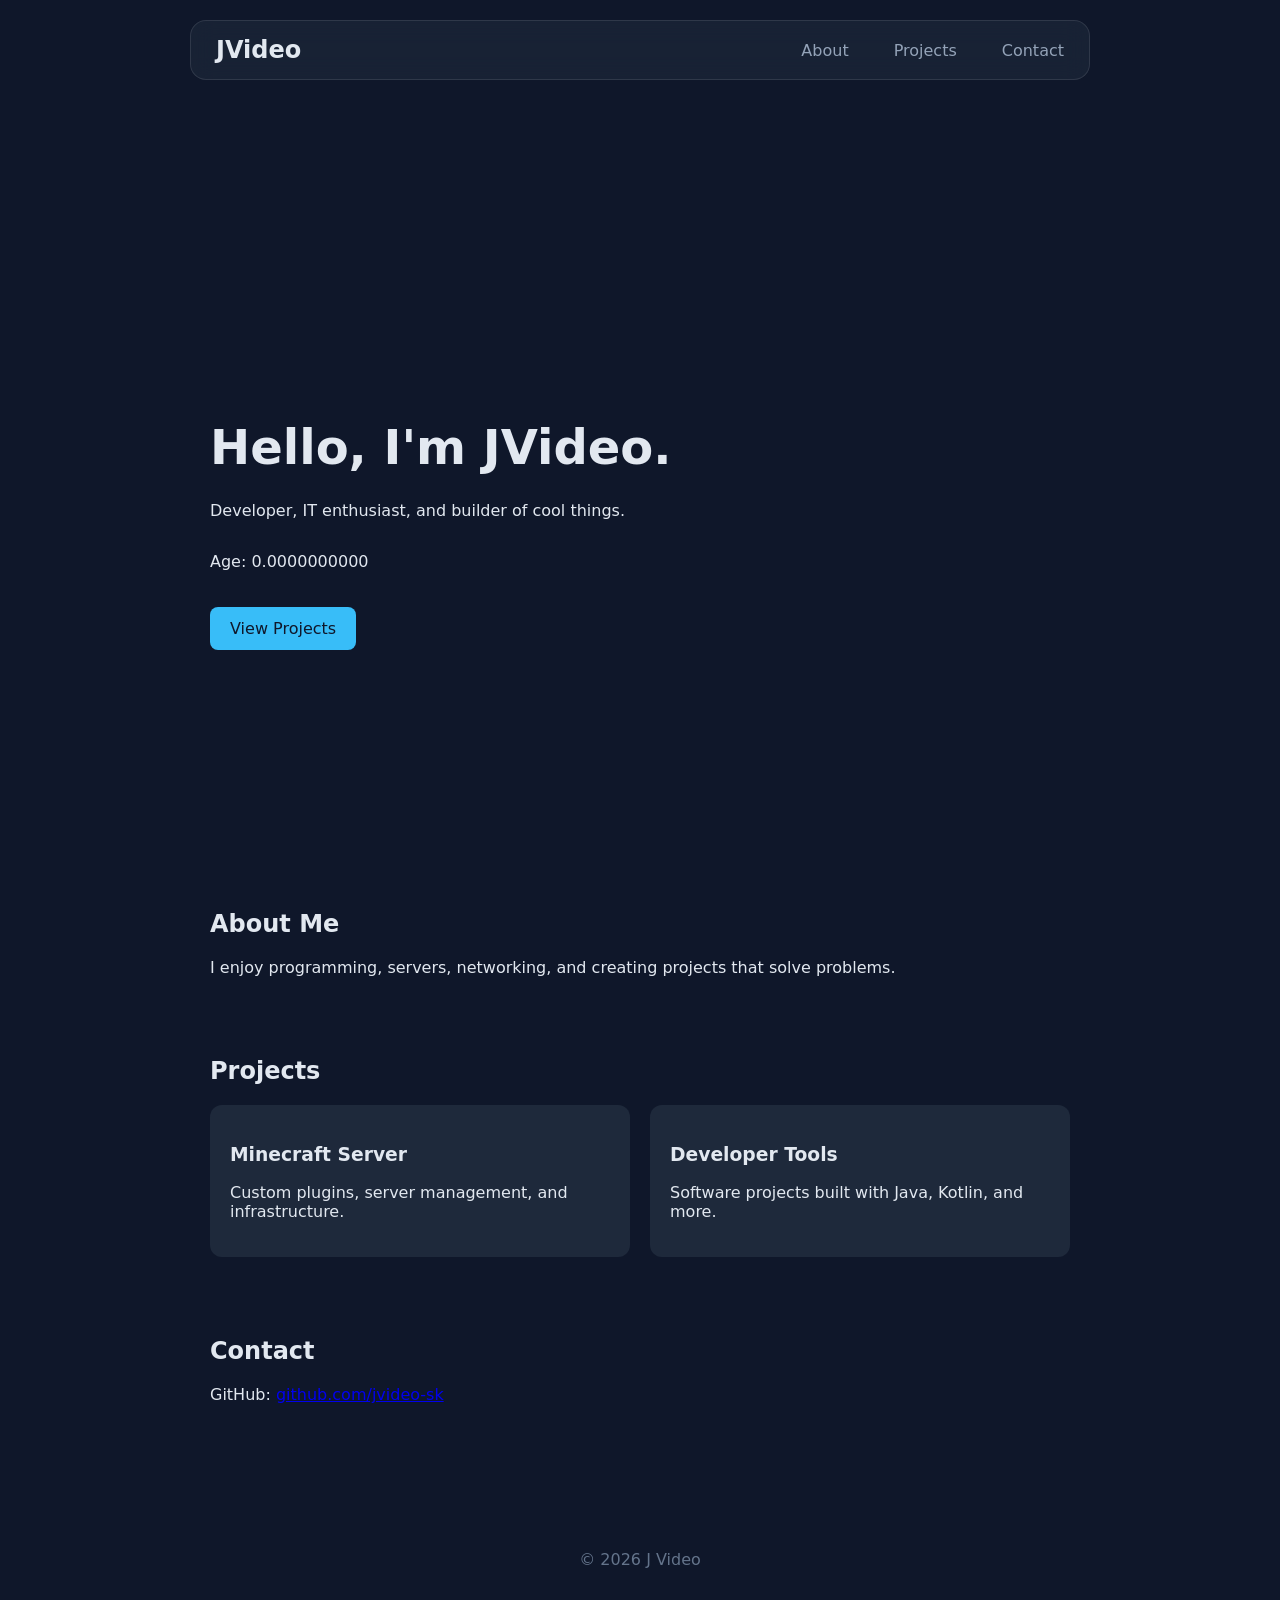
==== index.html @ 12121cab "update site" ====
<!DOCTYPE html>
<html lang="en">
<head>
    <meta charset="UTF-8">
    <meta name="viewport" content="width=device-width, initial-scale=1.0">
    <title>JVideo | Developer</title>
    <meta name="description" content="JVideo - Developer, programmer, and technology enthusiast">

    <link rel="stylesheet" href="style.css">
</head>

<body>
    <header>
            <nav>
                <h1 class="logo">JVideo</h1>

                <button class="menu-toggle" onclick="toggleMenu()" aria-label="Toggle menu">
                    <span></span>
                    <span></span>
                    <span></span>
                </button>

                <div class="nav-links" id="navLinks">
                    <a href="#about">About</a>
                    <a href="#projects">Projects</a>
                    <a href="#contact">Contact</a>
                </div>
            </nav>
    </header>

    <main>
        <section class="hero">
            <h2>Hello, I'm JVideo.</h2>
            <p>
                Developer, IT enthusiast, and builder of cool things.
            </p>
            <p id="age">Age: 0.0000000000</p>

            <a class="button" href="#projects">View Projects</a>
        </section>

        <section id="about">
            <h2>About Me</h2>
            <p>
                I enjoy programming, servers, networking, and creating projects
                that solve problems.
            </p>
        </section>

        <section id="projects">
            <h2>Projects</h2>

            <div class="cards">
                <article>
                    <h3>Minecraft Server</h3>
                    <p>
                        Custom plugins, server management, and infrastructure.
                    </p>
                </article>

                <article>
                    <h3>Developer Tools</h3>
                    <p>
                        Software projects built with Java, Kotlin, and more.
                    </p>
                </article>
            </div>
        </section>

        <section id="contact">
            <h2>Contact</h2>
            <p>
                GitHub:
                <a href="https://github.com/jvideo-sk">
                    github.com/jvideo-sk
                </a>
            </p>
        </section>
    </main>

    <footer>
        <p>© 2026 J Video</p>
    </footer>

    <script src="script.js"></script>
</body>
</html>
---- style.css ----
* {
    box-sizing: border-box;
}

body {
    margin: 0;
    font-family: system-ui, sans-serif;
    background: #0f172a;
    color: #e2e8f0;
}

header {
    position: sticky;
    top: 0;
    z-index: 100;
    padding: 20px;
}

nav {
    max-width: 900px;
    margin: auto;
    display: flex;
    justify-content: space-between;
    align-items: center;

    background: rgba(30, 41, 59, 0.65);
    backdrop-filter: blur(12px);
    padding: 15px 25px;
    border-radius: 16px;
    border: 1px solid rgba(255,255,255,0.1);
}



nav a {
    color: #94a3b8;
    text-decoration: none;
    margin-left: 20px;
}

nav a:hover {
    color: white;
}

.logo {
    font-size: 1.5rem;
    margin: 0;
}

.logo span {
    color: #38bdf8;
}

main {
    max-width: 900px;
    margin: auto;
    padding: 20px;
}

.hero {
    min-height: 70vh;
    display: flex;
    flex-direction: column;
    justify-content: center;
}

.hero h2 {
    font-size: 3rem;
    margin-bottom: 10px;
}

.button {
    display: inline-block;
    background: #38bdf8;
    color: #0f172a;
    padding: 12px 20px;
    border-radius: 8px;
    text-decoration: none;
    width: fit-content;
    margin-top: 20px;
}

section {
    margin: 80px 0;
}

.cards {
    display: grid;
    grid-template-columns: repeat(auto-fit, minmax(250px, 1fr));
    gap: 20px;
}

article {
    background: #1e293b;
    padding: 20px;
    border-radius: 12px;
}

footer {
    text-align: center;
    padding: 30px;
    color: #64748b;
}



.nav-links {
    display: flex;
    gap: 25px;
}

.nav-links a {
    color: #94a3b8;
    text-decoration: none;
    position: relative;
    transition: 0.3s;
}

.nav-links a::after {
    content: "";
    position: absolute;
    left: 0;
    bottom: -5px;
    width: 0;
    height: 2px;
    background: #38bdf8;
    transition: 0.3s;
}

.nav-links a:hover {
    color: white;
}

.nav-links a:hover::after {
    width: 100%;
}


.menu-toggle {
    display: none;
    background: transparent;
    border: none;
    cursor: pointer;
}

.menu-toggle span {
    display: block;
    width: 28px;
    height: 3px;
    background: white;
    margin: 5px;
    border-radius: 5px;
    transition: 0.3s;
}


@media (max-width: 600px) {

    .menu-toggle {
        display: block;
    }

    .nav-links {
        position: absolute;
        top: 75px;
        right: 20px;

        flex-direction: column;
        gap: 15px;

        background: rgba(30,41,59,0.9);
        backdrop-filter: blur(15px);

        padding: 20px;
        border-radius: 16px;

        opacity: 0;
        transform: translateY(-10px);
        pointer-events: none;
        transition: 0.3s;
    }

    .nav-links.show {
        opacity: 1;
        transform: translateY(0);
        pointer-events: auto;
    }
}
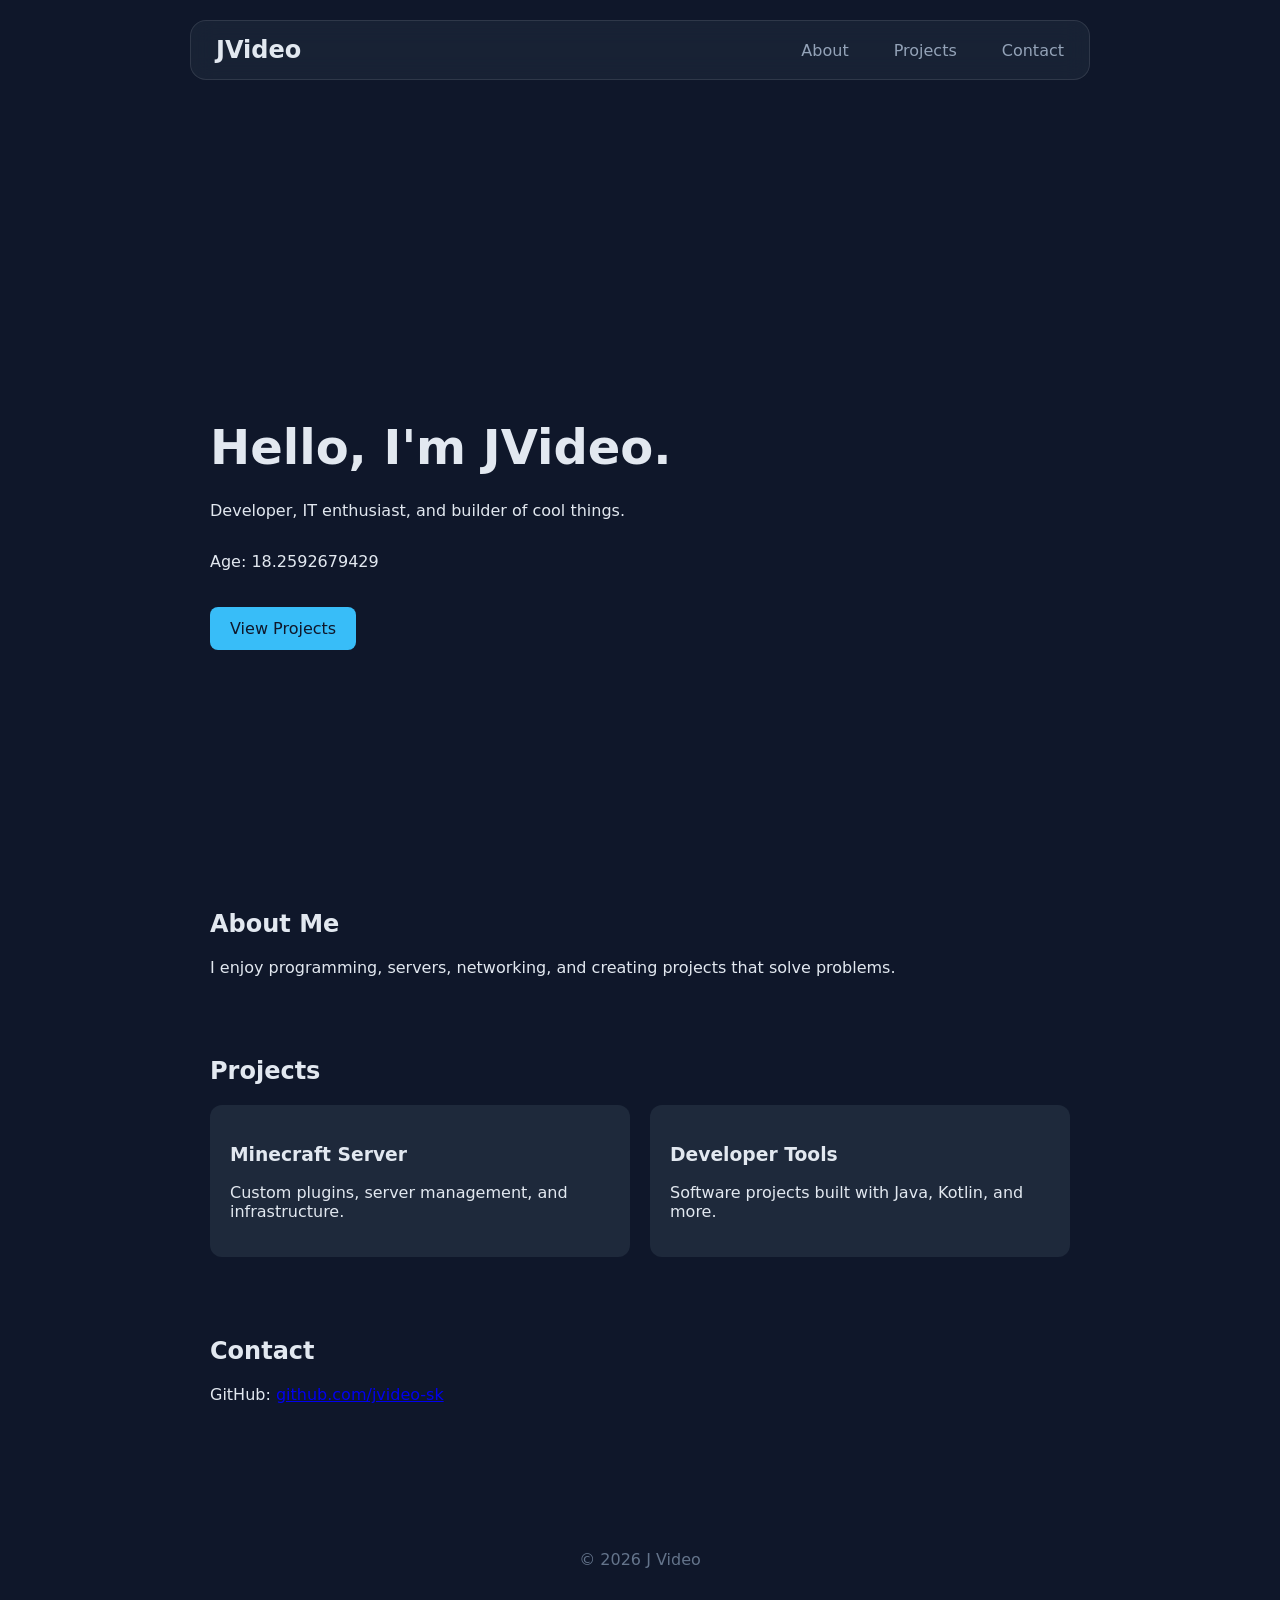
==== commit 35e64e92: "update" ====
--- a/index.html
+++ b/index.html
@@ -34,7 +34,7 @@
             <p>
                 Developer, IT enthusiast, and builder of cool things.
             </p>
-            <p id="age">Age: 0.0000000000</p>
+            <p id="age">I am 0.0000000000 years old.</p>
 
             <a class="button" href="#projects">View Projects</a>
         </section>
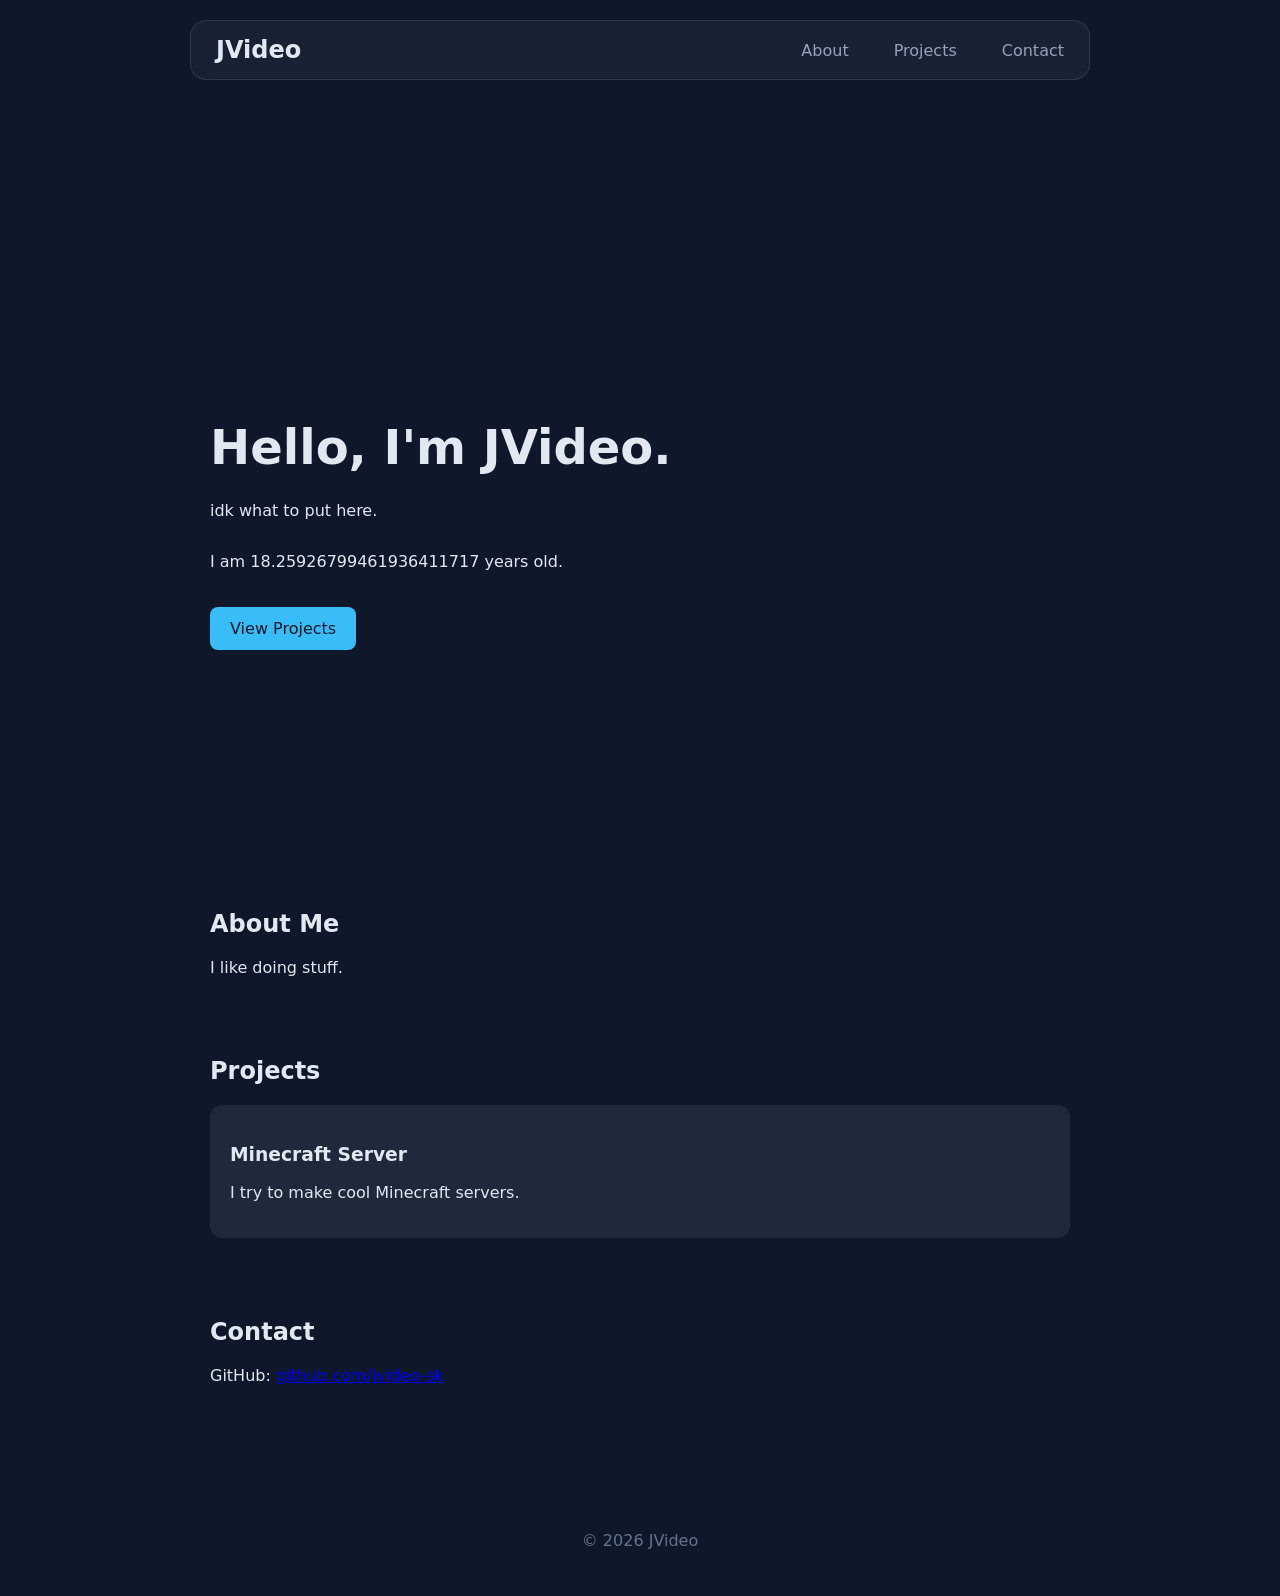
==== commit af0b8fbf: "update" ====
--- a/index.html
+++ b/index.html
@@ -32,7 +32,7 @@
         <section class="hero">
             <h2>Hello, I'm JVideo.</h2>
             <p>
-                Developer, IT enthusiast, and builder of cool things.
+                idk what to put here.
             </p>
             <p id="age">I am 0.0000000000 years old.</p>
 
@@ -42,8 +42,7 @@
         <section id="about">
             <h2>About Me</h2>
             <p>
-                I enjoy programming, servers, networking, and creating projects
-                that solve problems.
+                I like doing stuff.
             </p>
         </section>
 
@@ -54,14 +53,7 @@
                 <article>
                     <h3>Minecraft Server</h3>
                     <p>
-                        Custom plugins, server management, and infrastructure.
-                    </p>
-                </article>
-
-                <article>
-                    <h3>Developer Tools</h3>
-                    <p>
-                        Software projects built with Java, Kotlin, and more.
+                        I try to make cool Minecraft servers.
                     </p>
                 </article>
             </div>
@@ -79,7 +71,7 @@
     </main>
 
     <footer>
-        <p>© 2026 J Video</p>
+        <p>© 2026 JVideo</p>
     </footer>
 
     <script src="script.js"></script>
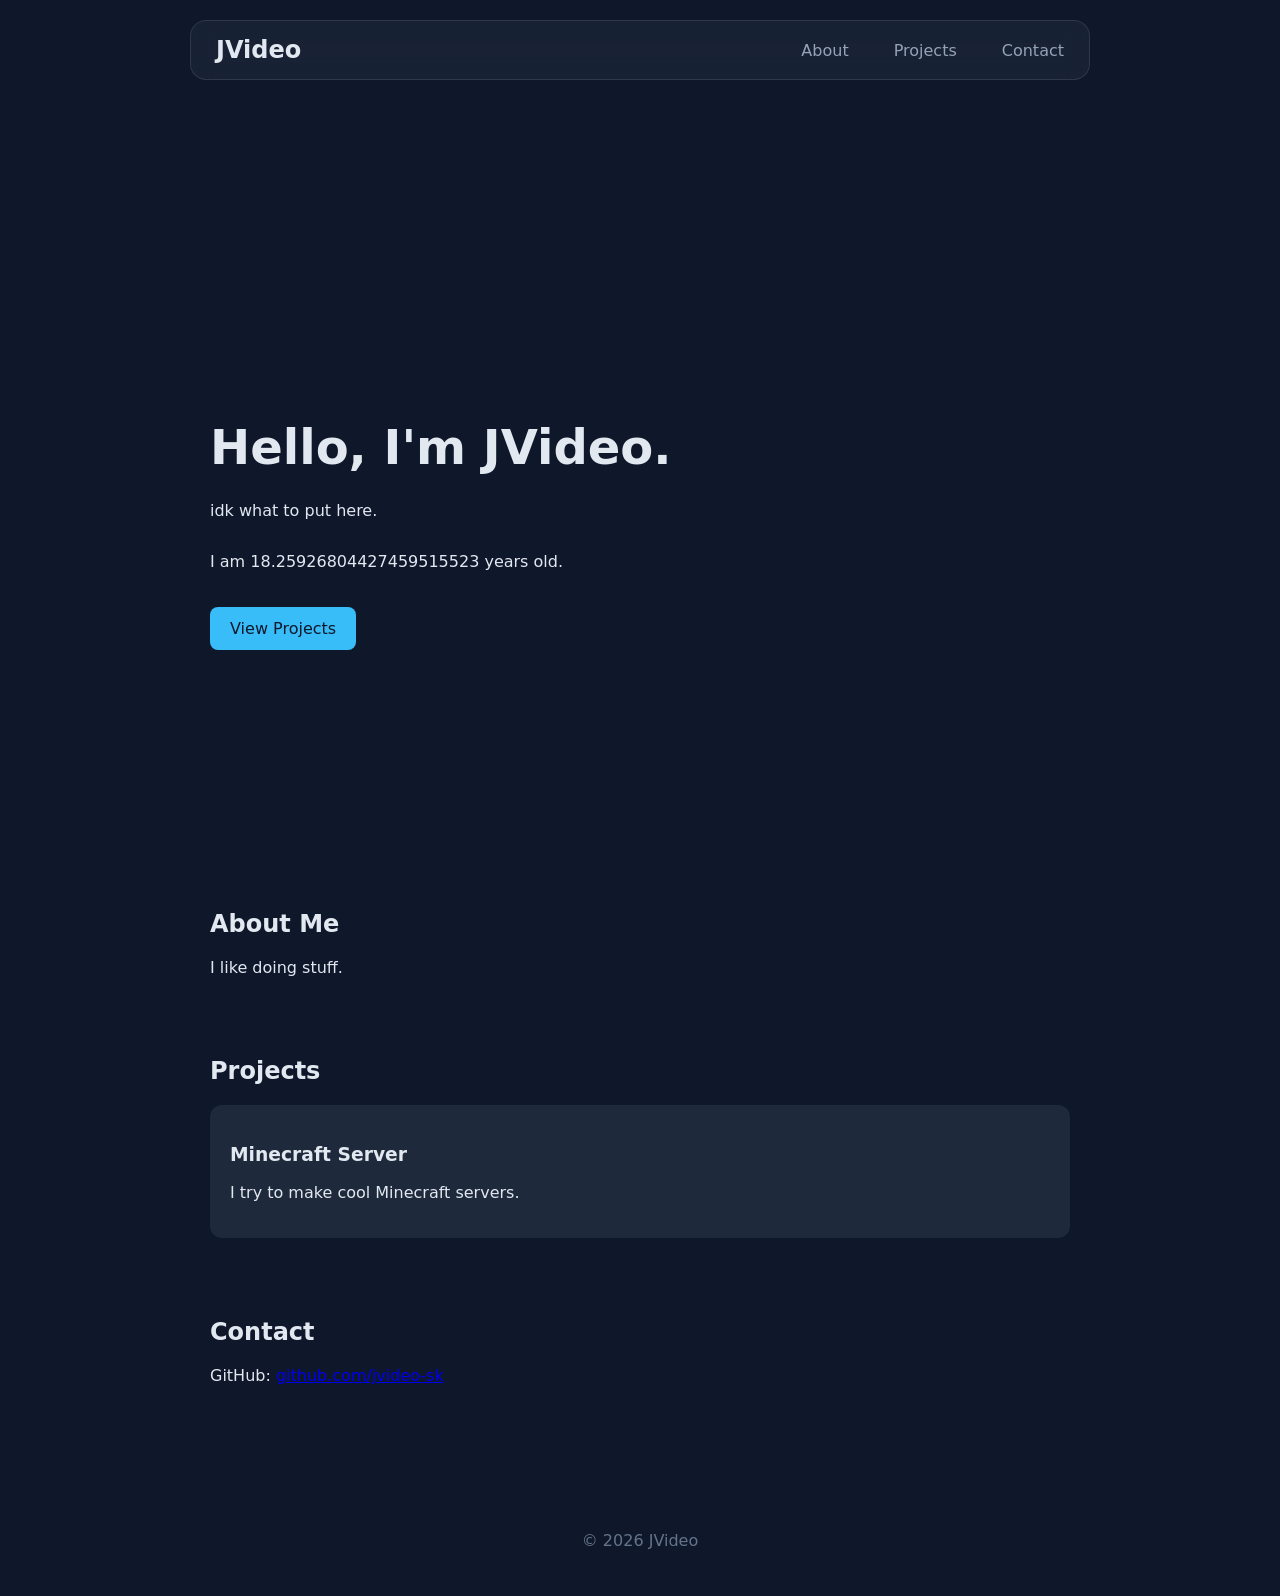
==== commit 04bf2d34: "update" ====
--- a/index.html
+++ b/index.html
@@ -3,7 +3,7 @@
 <head>
     <meta charset="UTF-8">
     <meta name="viewport" content="width=device-width, initial-scale=1.0">
-    <title>JVideo | Developer</title>
+    <title>JVideo</title>
     <meta name="description" content="JVideo - Developer, programmer, and technology enthusiast">
 
     <link rel="stylesheet" href="style.css">
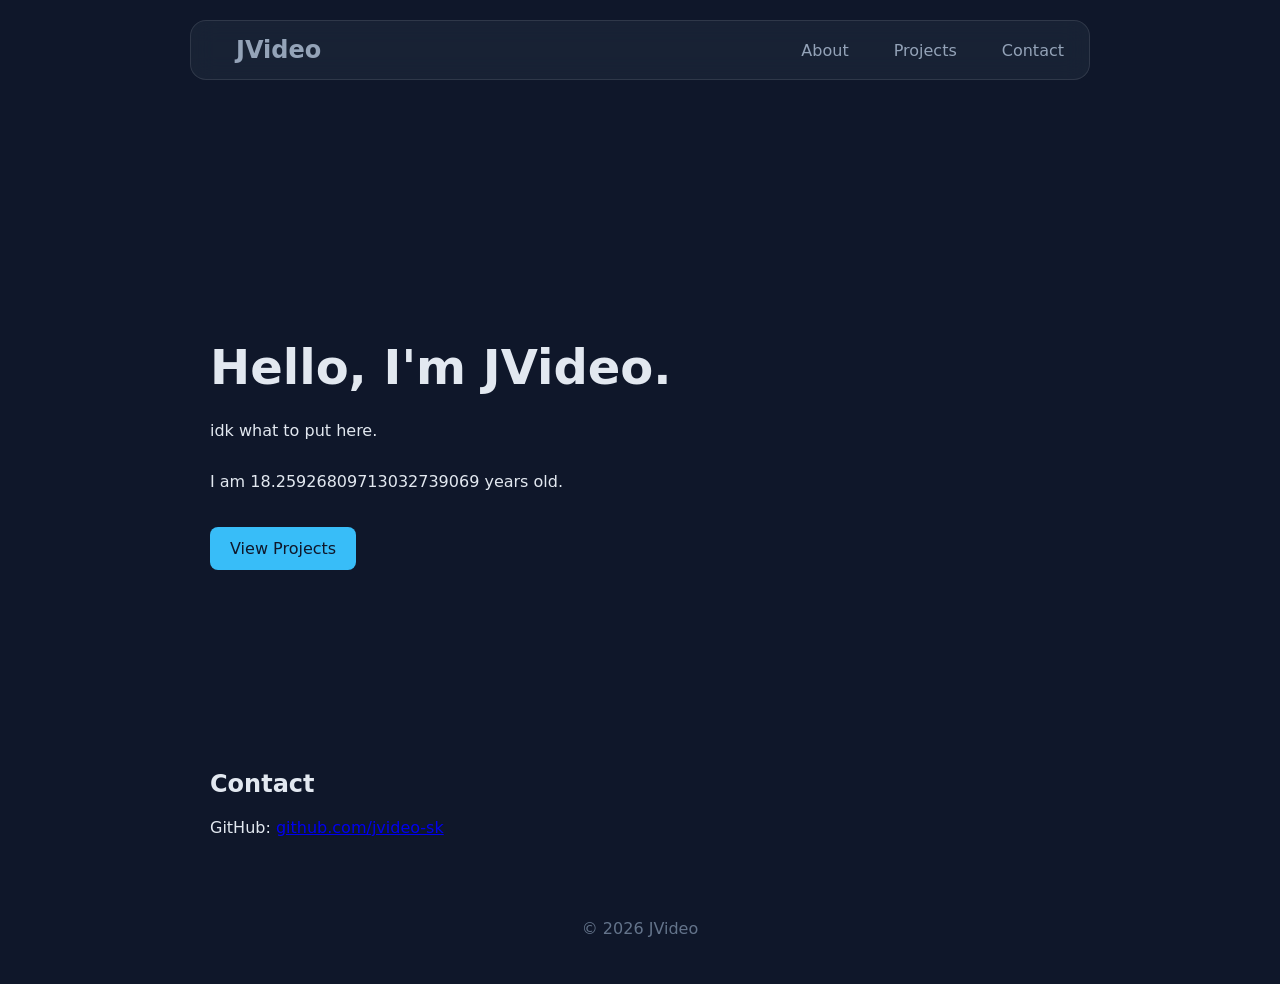
==== commit 32c666f8: "update stuff" ====
--- a/index.html
+++ b/index.html
@@ -12,18 +12,20 @@
 <body>
     <header>
             <nav>
-                <h1 class="logo">JVideo</h1>
+                <h1 class="logo">
+                    <a href="index.html">JVideo</a>
+                </h1>
 
-                <button class="menu-toggle" onclick="toggleMenu()" aria-label="Toggle menu">
+                <button class="menu-toggle" onclick="toggleMenu()">
                     <span></span>
                     <span></span>
                     <span></span>
                 </button>
 
                 <div class="nav-links" id="navLinks">
-                    <a href="#about">About</a>
-                    <a href="#projects">Projects</a>
-                    <a href="#contact">Contact</a>
+                    <a href="about.html">About</a>
+                    <a href="projects.html">Projects</a>
+                    <a href="contact.html">Contact</a>
                 </div>
             </nav>
     </header>
@@ -36,27 +38,9 @@
             </p>
             <p id="age">I am 0.0000000000 years old.</p>
 
-            <a class="button" href="#projects">View Projects</a>
-        </section>
-
-        <section id="about">
-            <h2>About Me</h2>
-            <p>
-                I like doing stuff.
-            </p>
-        </section>
-
-        <section id="projects">
-            <h2>Projects</h2>
-
-            <div class="cards">
-                <article>
-                    <h3>Minecraft Server</h3>
-                    <p>
-                        I try to make cool Minecraft servers.
-                    </p>
-                </article>
-            </div>
+            <a class="button" href="projects.html">
+                View Projects
+            </a>
         </section>
 
         <section id="contact">
--- a/style.css
+++ b/style.css
@@ -80,8 +80,9 @@
     margin-top: 20px;
 }
 
-section {
-    margin: 80px 0;
+.page {
+    min-height: calc(100vh - 120px);
+    padding: 40px 20px;
 }
 
 .cards {
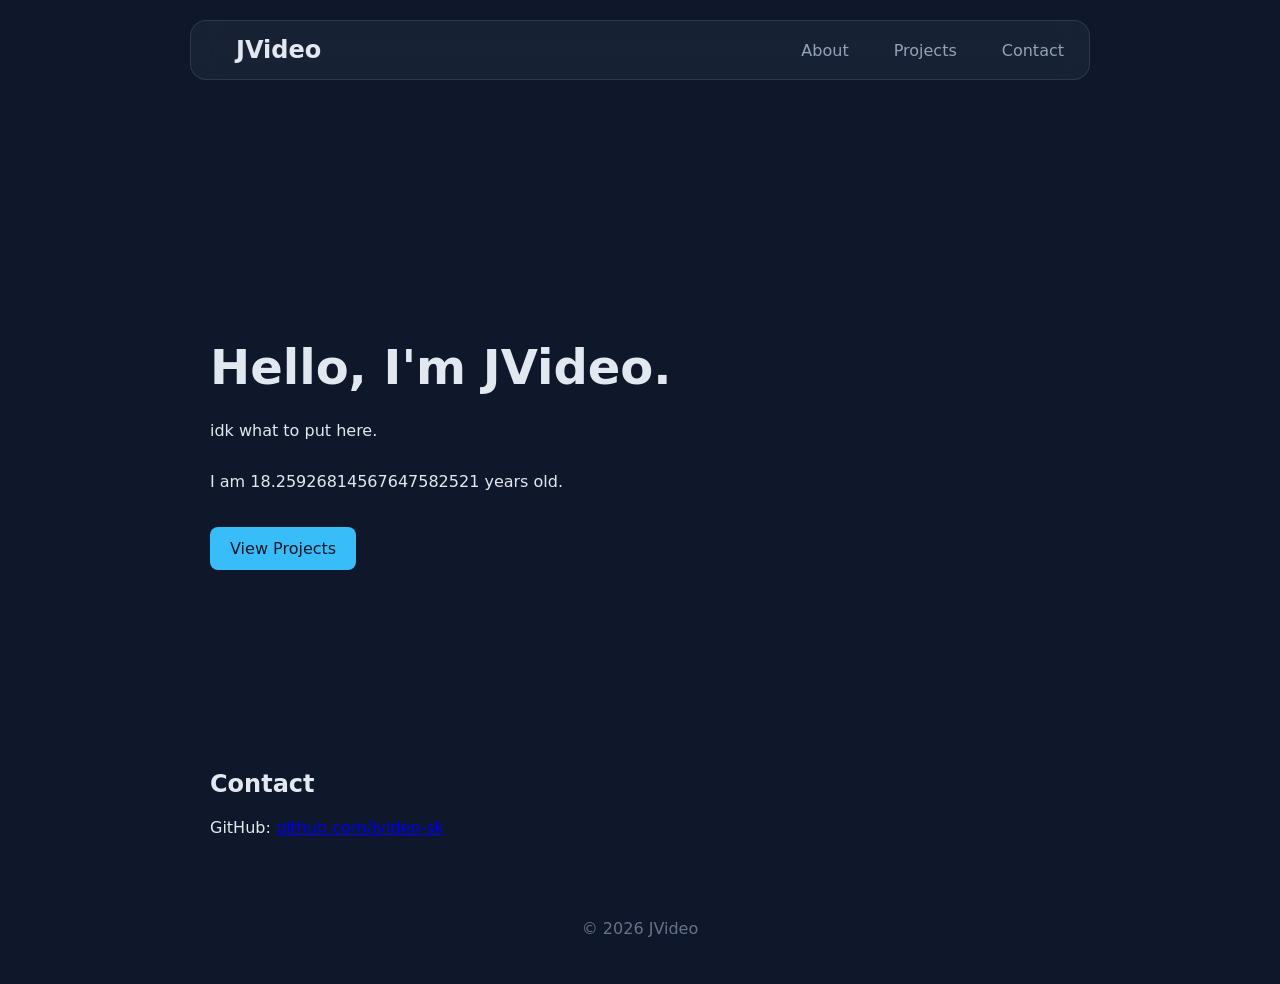
==== commit 8329df94: "Update index.html" ====
--- a/index.html
+++ b/index.html
@@ -4,7 +4,9 @@
     <meta charset="UTF-8">
     <meta name="viewport" content="width=device-width, initial-scale=1.0">
     <title>JVideo</title>
-    <meta name="description" content="JVideo - Developer, programmer, and technology enthusiast">
+    <meta name="description" content="JVideo | I Make cool stuff!
+        CLICK ME!!!!
+    ">
 
     <link rel="stylesheet" href="style.css">
 </head>
--- a/style.css
+++ b/style.css
@@ -47,6 +47,11 @@
     margin: 0;
 }
 
+.logo a {
+    color: inherit;
+    text-decoration: none;
+}
+
 .logo span {
     color: #38bdf8;
 }
@@ -91,6 +96,26 @@
     gap: 20px;
 }
 
+.cards article {
+    background: #1e293b;
+    padding: 20px;
+    border-radius: 12px;
+    margin: 0; /* removes default article spacing */
+}
+
+.cards article h2,
+.cards article p {
+    margin: 0;
+}
+
+.cards article h2 {
+    margin-bottom: 10px;
+}
+
+.cards article p {
+    margin-bottom: 15px;
+}
+
 article {
     background: #1e293b;
     padding: 20px;
@@ -115,6 +140,14 @@
     text-decoration: none;
     position: relative;
     transition: 0.3s;
+}
+
+.nav-links a.active {
+    color: white;
+}
+
+.nav-links a.active::after {
+    width: 100%;
 }
 
 .nav-links a::after {
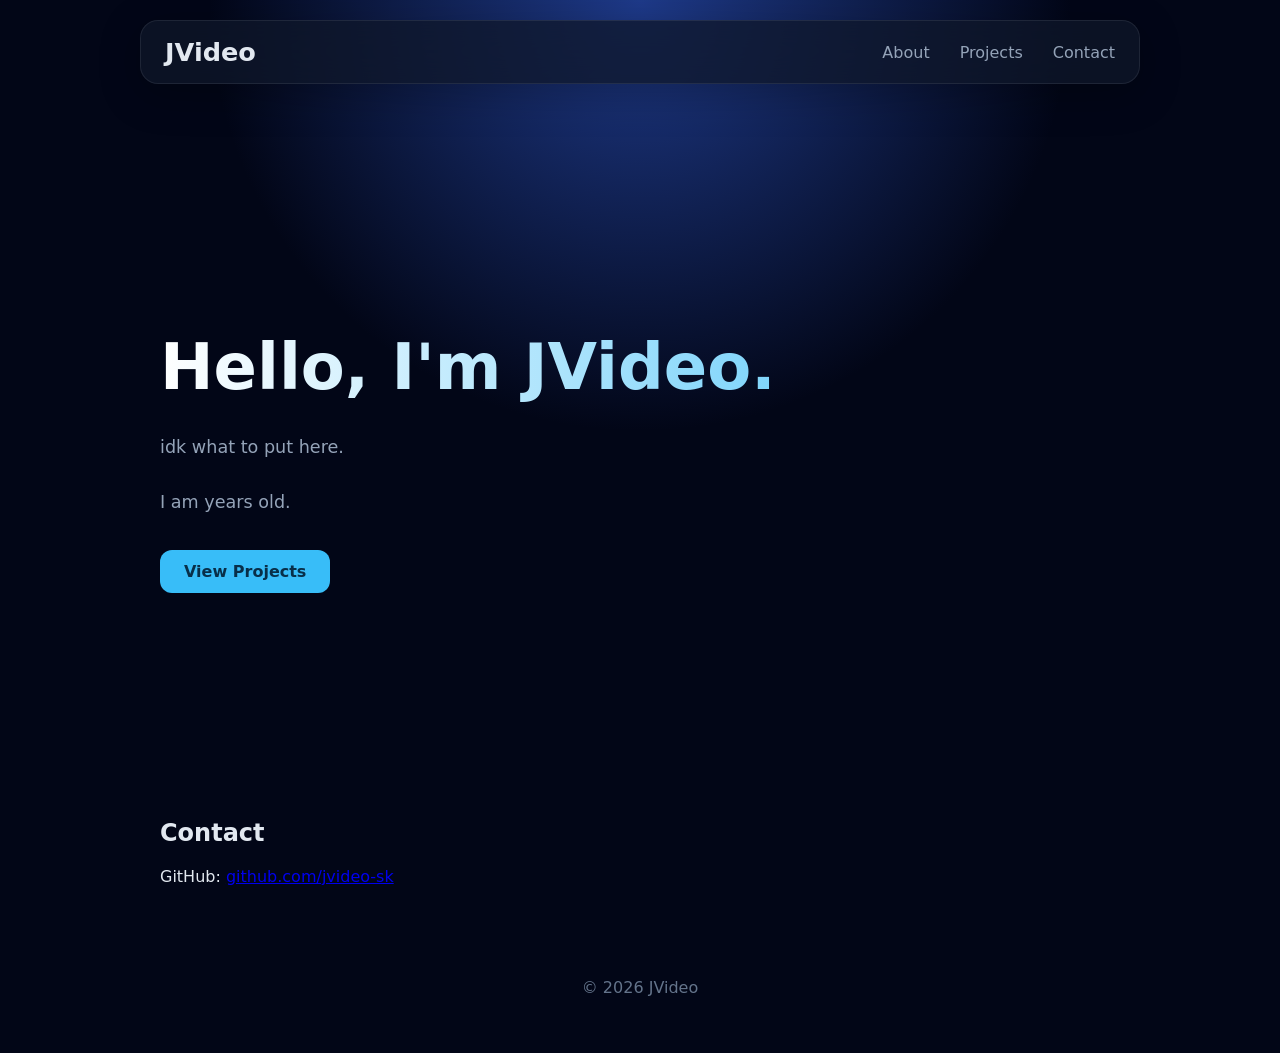
==== commit 6fc6344f: "Update index.html" ====
--- a/index.html
+++ b/index.html
@@ -38,7 +38,7 @@
             <p>
                 idk what to put here.
             </p>
-            <p id="age">I am 0.0000000000 years old.</p>
+            <p id="age">I am  years old.</p>
 
             <a class="button" href="projects.html">
                 View Projects
@@ -62,4 +62,4 @@
 
     <script src="script.js"></script>
 </body>
-</html>+</html>
--- a/style.css
+++ b/style.css
@@ -1,13 +1,30 @@
 * {
     box-sizing: border-box;
+    scroll-behavior: smooth;
+}
+
+:root {
+    --bg: #020617;
+    --surface: rgba(15, 23, 42, 0.75);
+    --card: #111827;
+    --text: #e2e8f0; 
+    --muted: #94a3b8;
+    --accent: #38bdf8;
+    --border: rgba(255, 255, 255, 0.08);
 }
 
 body {
     margin: 0;
-    font-family: system-ui, sans-serif;
-    background: #0f172a;
-    color: #e2e8f0;
-}
+    font-family: Inter, system-ui, -apple-system, sans-serif;
+    background:
+        radial-gradient(circle at top, #1e3a8a 0%, transparent 35%),
+        var(--bg);
+    color: var(--text);
+    min-height: 100vh;
+}
+
+
+/* NAV */
 
 header {
     position: sticky;
@@ -17,34 +34,29 @@
 }
 
 nav {
-    max-width: 900px;
+    max-width: 1000px;
     margin: auto;
+
     display: flex;
     justify-content: space-between;
     align-items: center;
 
-    background: rgba(30, 41, 59, 0.65);
-    backdrop-filter: blur(12px);
-    padding: 15px 25px;
-    border-radius: 16px;
-    border: 1px solid rgba(255,255,255,0.1);
-}
-
-
-
-nav a {
-    color: #94a3b8;
-    text-decoration: none;
-    margin-left: 20px;
-}
-
-nav a:hover {
-    color: white;
-}
+    padding: 16px 24px;
+
+    background: var(--surface);
+    backdrop-filter: blur(18px);
+
+    border-radius: 18px;
+    border: 1px solid var(--border);
+
+    box-shadow: 0 10px 40px rgba(0,0,0,.25);
+}
+
 
 .logo {
-    font-size: 1.5rem;
+    font-size: 1.6rem;
     margin: 0;
+    font-weight: 700;
 }
 
 .logo a {
@@ -53,170 +65,273 @@
 }
 
 .logo span {
-    color: #38bdf8;
-}
+    color: var(--accent);
+}
+
+
+/* LINKS */
+
+.nav-links {
+    display: flex;
+    gap: 30px;
+}
+
+.nav-links a {
+    color: var(--muted);
+    text-decoration: none;
+
+    position: relative;
+    transition: color .25s ease;
+}
+
+.nav-links a::after {
+    content: "";
+
+    position: absolute;
+    left: 50%;
+    bottom: -8px;
+
+    width: 0;
+    height: 2px;
+
+    background: var(--accent);
+
+    transform: translateX(-50%);
+    transition: width .25s ease;
+}
+
+.nav-links a:hover,
+.nav-links a.active {
+    color: white;
+}
+
+.nav-links a:hover::after,
+.nav-links a.active::after {
+    width: 100%;
+}
+
+
+/* MAIN */
 
 main {
-    max-width: 900px;
+    max-width: 1000px;
     margin: auto;
     padding: 20px;
 }
 
+.page {
+    min-height: calc(100vh - 120px);
+    padding: 50px 20px;
+}
+
+
+/* HERO */
+
 .hero {
-    min-height: 70vh;
+    min-height: 75vh;
+
     display: flex;
     flex-direction: column;
     justify-content: center;
 }
 
 .hero h2 {
-    font-size: 3rem;
-    margin-bottom: 10px;
-}
+    font-size: clamp(2.5rem, 8vw, 4rem);
+    margin: 0 0 15px;
+
+    background: linear-gradient(
+        90deg,
+        white,
+        #38bdf8
+    );
+
+    background-clip: text;
+    color: transparent;
+}
+
+.hero p {
+    color: var(--muted);
+    font-size: 1.1rem;
+}
+
+
+/* BUTTON */
 
 .button {
-    display: inline-block;
-    background: #38bdf8;
-    color: #0f172a;
-    padding: 12px 20px;
-    border-radius: 8px;
+    display: inline-flex;
+
+    background: var(--accent);
+    color: #082f49;
+
+    padding: 12px 24px;
+
+    border-radius: 12px;
+
     text-decoration: none;
+    font-weight: 600;
+
     width: fit-content;
+
     margin-top: 20px;
-}
-
-.page {
-    min-height: calc(100vh - 120px);
-    padding: 40px 20px;
-}
+
+    transition:
+        transform .2s ease,
+        box-shadow .2s ease;
+}
+
+.button:hover {
+    transform: translateY(-3px);
+
+    box-shadow:
+        0 10px 25px rgba(56,189,248,.35);
+}
+
+
+/* PROJECT CARDS */
 
 .cards {
     display: grid;
-    grid-template-columns: repeat(auto-fit, minmax(250px, 1fr));
-    gap: 20px;
-}
+
+    grid-template-columns:
+        repeat(auto-fit, minmax(260px, 1fr));
+
+    gap: 24px;
+
+    margin-top: 30px;
+}
+
 
 .cards article {
-    background: #1e293b;
-    padding: 20px;
-    border-radius: 12px;
-    margin: 0; /* removes default article spacing */
-}
-
-.cards article h2,
-.cards article p {
-    margin: 0;
-}
-
-.cards article h2 {
-    margin-bottom: 10px;
-}
-
-.cards article p {
-    margin-bottom: 15px;
-}
-
-article {
-    background: #1e293b;
-    padding: 20px;
-    border-radius: 12px;
-}
+    background:
+        linear-gradient(
+            145deg,
+            #1e293b,
+            #0f172a
+        );
+
+    padding: 24px;
+
+    border-radius: 18px;
+
+    border: 1px solid var(--border);
+
+    transition:
+        transform .25s ease,
+        border-color .25s ease,
+        box-shadow .25s ease;
+}
+
+
+.cards article:hover {
+    transform: translateY(-6px);
+
+    border-color: rgba(56,189,248,.5);
+
+    box-shadow:
+        0 15px 40px rgba(0,0,0,.3);
+}
+
+
+.cards h2 {
+    margin-top: 0;
+}
+
+
+.cards p {
+    color: var(--muted);
+}
+
+
+/* FOOTER */
 
 footer {
     text-align: center;
-    padding: 30px;
+    padding: 40px;
     color: #64748b;
 }
 
 
-
-.nav-links {
-    display: flex;
-    gap: 25px;
-}
-
-.nav-links a {
-    color: #94a3b8;
-    text-decoration: none;
-    position: relative;
-    transition: 0.3s;
-}
-
-.nav-links a.active {
-    color: white;
-}
-
-.nav-links a.active::after {
-    width: 100%;
-}
-
-.nav-links a::after {
-    content: "";
-    position: absolute;
-    left: 0;
-    bottom: -5px;
-    width: 0;
-    height: 2px;
-    background: #38bdf8;
-    transition: 0.3s;
-}
-
-.nav-links a:hover {
-    color: white;
-}
-
-.nav-links a:hover::after {
-    width: 100%;
-}
-
+/* MOBILE MENU */
 
 .menu-toggle {
     display: none;
-    background: transparent;
+
+    background: none;
     border: none;
+
     cursor: pointer;
 }
 
 .menu-toggle span {
     display: block;
+
     width: 28px;
     height: 3px;
+
     background: white;
+
     margin: 5px;
+
     border-radius: 5px;
-    transition: 0.3s;
-}
-
-
-@media (max-width: 600px) {
+
+    transition: .3s;
+}
+
+
+@media(max-width:700px) {
 
     .menu-toggle {
-        display: block;
+        display:block;
     }
 
+
     .nav-links {
-        position: absolute;
-        top: 75px;
-        right: 20px;
-
-        flex-direction: column;
-        gap: 15px;
-
-        background: rgba(30,41,59,0.9);
-        backdrop-filter: blur(15px);
-
-        padding: 20px;
-        border-radius: 16px;
-
-        opacity: 0;
-        transform: translateY(-10px);
-        pointer-events: none;
-        transition: 0.3s;
+
+        position:absolute;
+
+        top:90px;
+        left:20px;
+        right:20px;
+
+
+        display:flex;
+        flex-direction:column;
+
+        background:
+            rgba(15,23,42,.95);
+
+        backdrop-filter:blur(18px);
+
+        padding:20px;
+
+        border-radius:18px;
+
+        border:1px solid var(--border);
+
+
+        opacity:0;
+
+        transform:
+            translateY(-15px);
+
+        pointer-events:none;
+
+        transition:.3s;
     }
 
+
     .nav-links.show {
-        opacity: 1;
-        transform: translateY(0);
-        pointer-events: auto;
+
+        opacity:1;
+
+        transform:
+            translateY(0);
+
+        pointer-events:auto;
+    }
+
+
+    .nav-links a {
+        padding:12px;
     }
 }
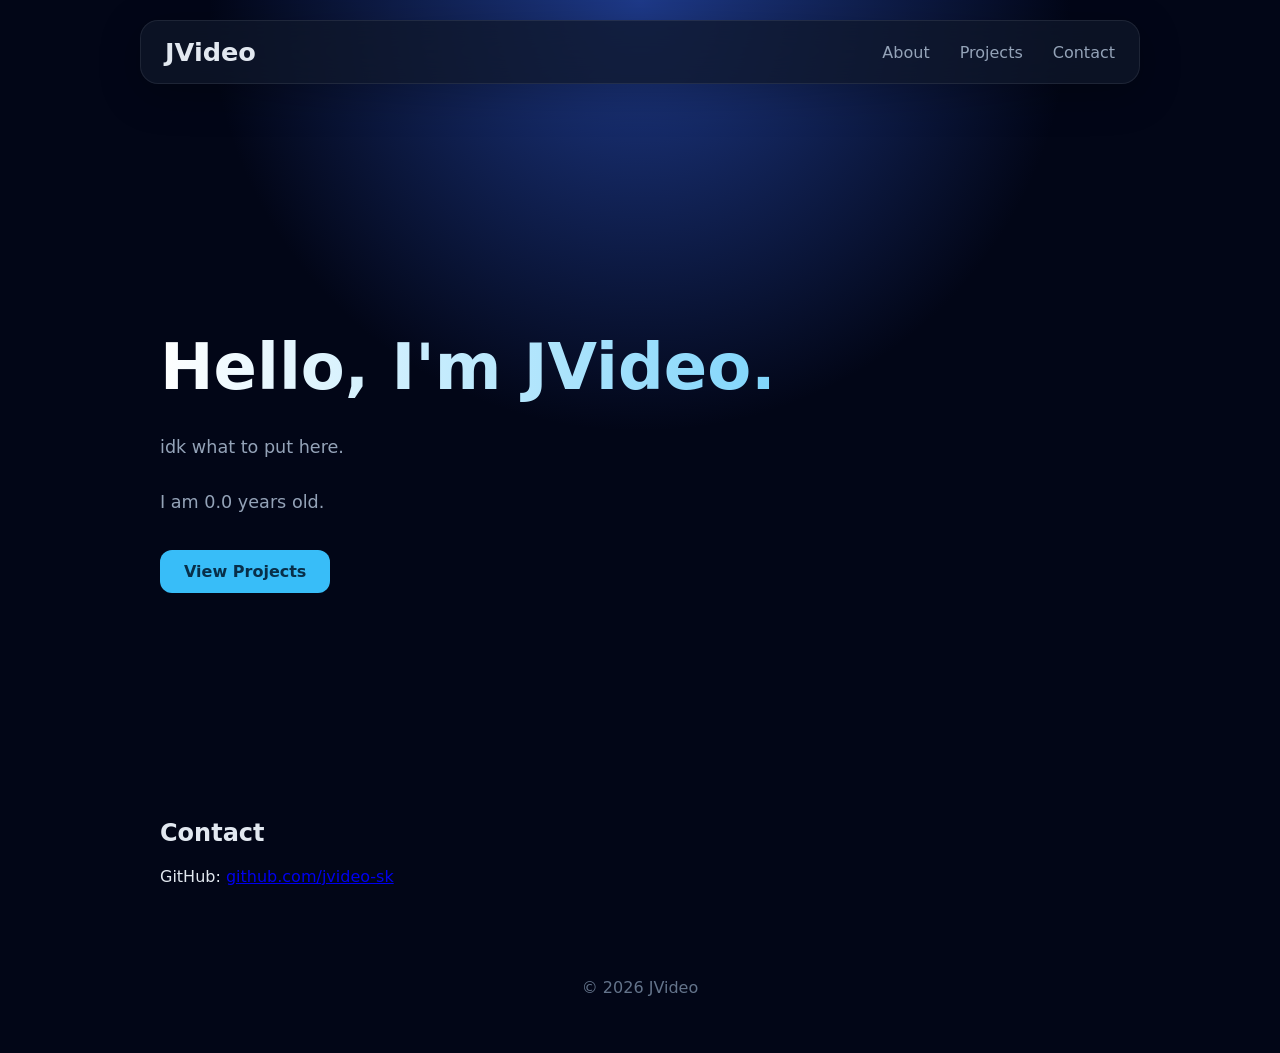
==== commit d1cd65b1: "Update index.html" ====
--- a/index.html
+++ b/index.html
@@ -38,7 +38,7 @@
             <p>
                 idk what to put here.
             </p>
-            <p id="age">I am  years old.</p>
+            <p id="age">I am 0.0 years old.</p>
 
             <a class="button" href="projects.html">
                 View Projects
